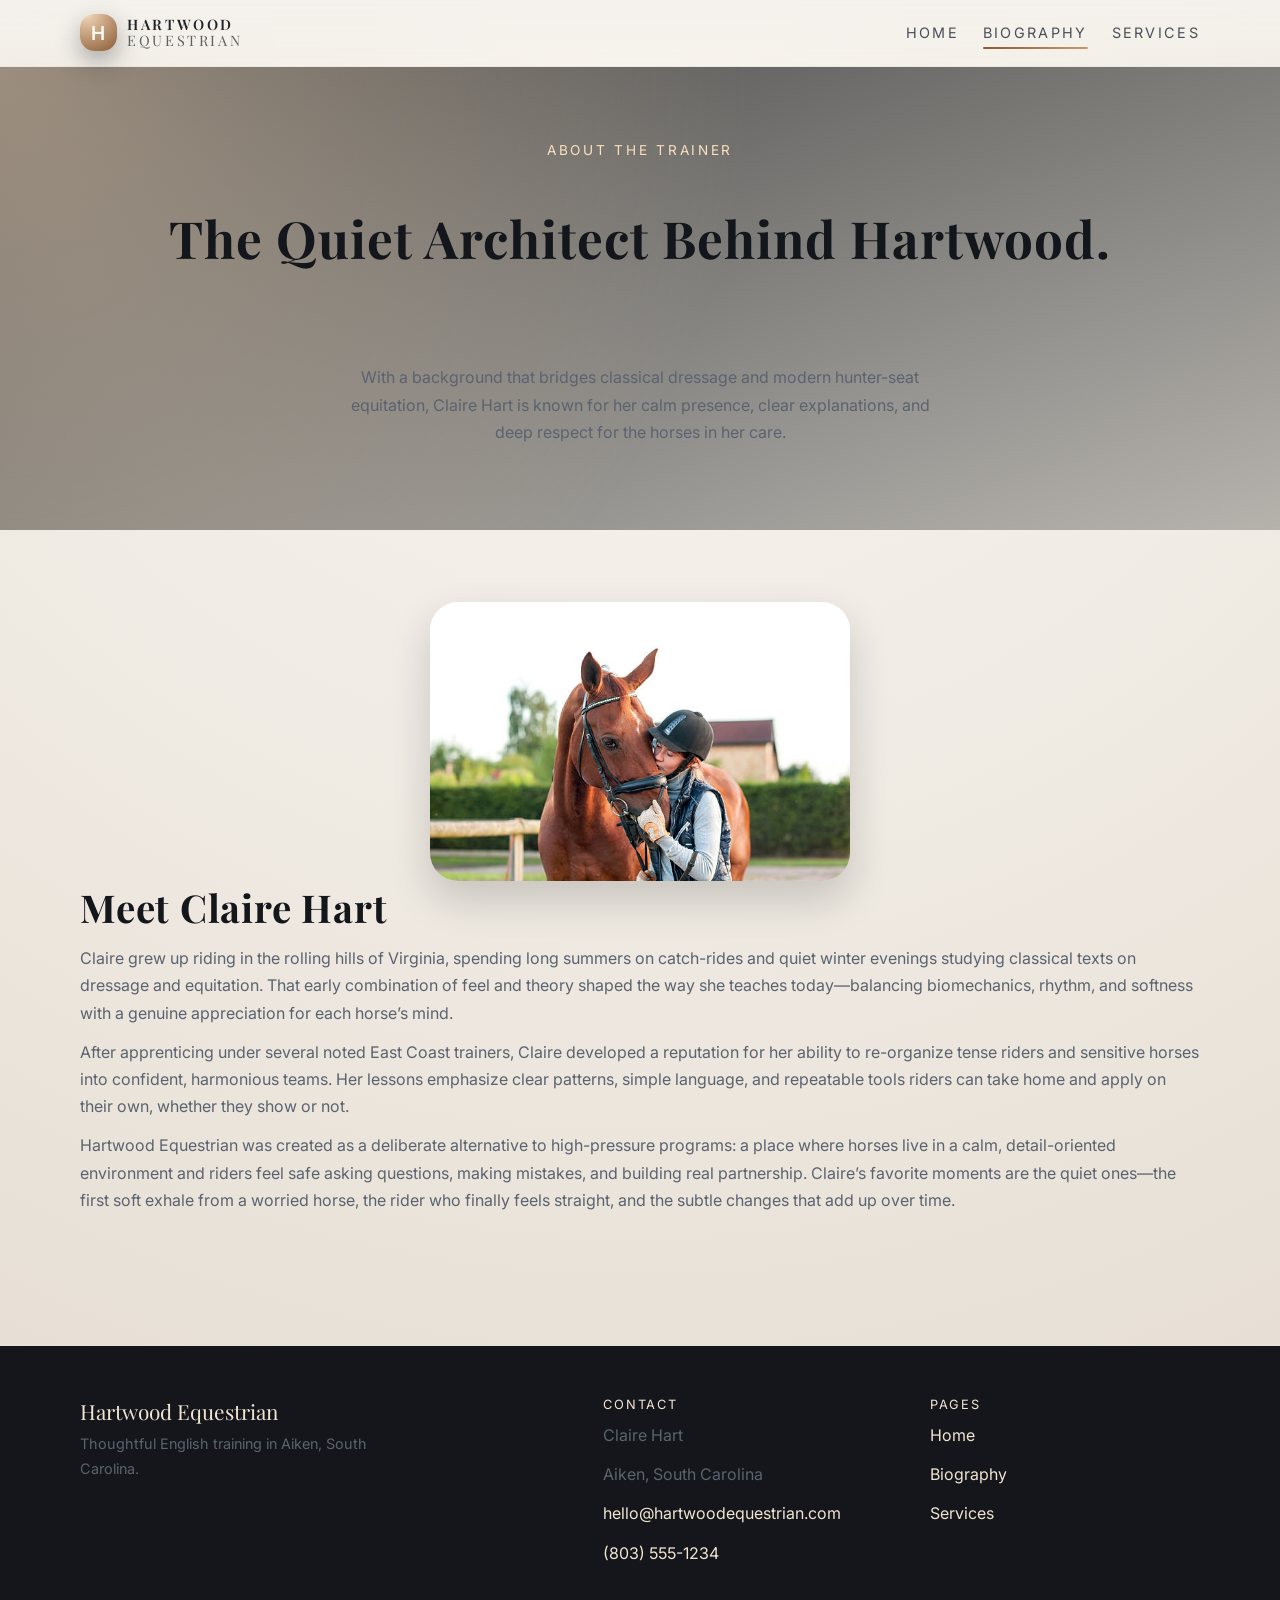
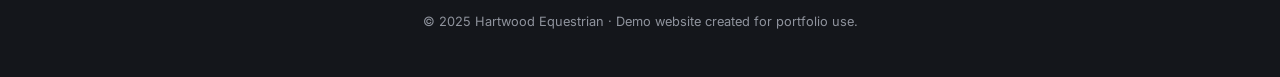
==== biography.html @ 24e28bd5 "Initial commit: Hartwood Equestrian demo site" ====
<!DOCTYPE html>
<html lang="en">
<head>
  <meta charset="UTF-8" />
  <title>Biography | Hartwood Equestrian</title>
  <meta name="viewport" content="width=device-width, initial-scale=1" />
  <link href="https://fonts.googleapis.com/css2?family=Playfair+Display:wght@500;700&family=Inter:wght@300;400;500;600&display=swap" rel="stylesheet">
  <link rel="stylesheet" href="styles.css" />
</head>
<body>
  <!-- Header -->
  <header class="site-header">
    <div class="container header-inner">
      <a href="index.html" class="logo">
        <span class="logo-mark">H</span>
        <span class="logo-text">
          <span>Hartwood</span>
          <span>Equestrian</span>
        </span>
      </a>

      <input type="checkbox" id="nav-toggle" class="nav-toggle" />
      <label for="nav-toggle" class="nav-toggle-label">
        <span></span>
      </label>

      <nav class="site-nav">
        <a href="index.html" class="nav-link">Home</a>
        <a href="biography.html" class="nav-link active">Biography</a>
        <a href="services.html" class="nav-link">Services</a>
      </nav>
    </div>
  </header>

  <!-- Hero -->
  <section class="hero hero-subpage" style="--hero-image: url('images/bio-hero.jpg');">
    <div class="overlay"></div>
    <div class="container hero-content hero-center">
      <p class="eyebrow">About the Trainer</p>
      <h1>The Quiet Architect Behind Hartwood.</h1>
      <p class="hero-subtitle narrow">
        With a background that bridges classical dressage and modern hunter-seat equitation,
        Claire Hart is known for her calm presence, clear explanations, and deep respect for
        the horses in her care.
      </p>
    </div>
  </section>

  <!-- Biography -->
  <section class="section">
    <div class="container split-inner bio-layout">
      <div class="bio-photo">
        <img src="/images/bio.jpg" alt="Portrait of trainer Claire Hart" />
      </div>
      <div class="bio-text">
        <h2>Meet Claire Hart</h2>
        <p>
          Claire grew up riding in the rolling hills of Virginia, spending long summers on
          catch-rides and quiet winter evenings studying classical texts on dressage and
          equitation. That early combination of feel and theory shaped the way she teaches
          today—balancing biomechanics, rhythm, and softness with a genuine appreciation for
          each horse’s mind.
        </p>
        <p>
          After apprenticing under several noted East Coast trainers, Claire developed a
          reputation for her ability to re-organize tense riders and sensitive horses into
          confident, harmonious teams. Her lessons emphasize clear patterns, simple language,
          and repeatable tools riders can take home and apply on their own, whether they
          show or not.
        </p>
        <p>
          Hartwood Equestrian was created as a deliberate alternative to high-pressure
          programs: a place where horses live in a calm, detail-oriented environment and
          riders feel safe asking questions, making mistakes, and building real partnership.
          Claire’s favorite moments are the quiet ones—the first soft exhale from a worried
          horse, the rider who finally feels straight, and the subtle changes that add up
          over time.
        </p>
      </div>
    </div>
  </section>

  <!-- Footer -->
  <footer class="site-footer">
    <div class="container footer-grid">
      <div>
        <p class="footer-brand">Hartwood Equestrian</p>
        <p class="footer-tagline">Thoughtful English training in Aiken, South Carolina.</p>
      </div>
      <div>
        <p class="footer-heading">Contact</p>
        <p>Claire Hart</p>
        <p>Aiken, South Carolina</p>
        <p><a href="mailto:hello@hartwoodequestrian.com">hello@hartwoodequestrian.com</a></p>
        <p><a href="tel:+18035551234">(803) 555-1234</a></p>
      </div>
      <div>
        <p class="footer-heading">Pages</p>
        <p><a href="index.html">Home</a></p>
        <p><a href="biography.html">Biography</a></p>
        <p><a href="services.html">Services</a></p>
      </div>
    </div>
    <p class="footer-copy">© 2025 Hartwood Equestrian · Demo website created for portfolio use.</p>
  </footer>
</body>
</html>
---- styles.css ----
/* =========
   Base setup
   ========= */
:root {
  --bg: #f4f1ec;
  --bg-muted: #ece6dd;
  --bg-deep: #13161b;
  --text: #1f2228;
  --text-soft: #5a636f;
  --accent: #8a5b35;
  --accent-soft: #c89a6a;
  --accent-light: #f2d7b8;
  --border-soft: rgba(0, 0, 0, 0.06);
  --radius-lg: 1.75rem;
  --radius-md: 1rem;
  --radius-pill: 999px;
  --shadow-soft: 0 18px 40px rgba(19, 22, 27, 0.18);
  --shadow-subtle: 0 12px 30px rgba(19, 22, 27, 0.10);
}

*,
*::before,
*::after {
  box-sizing: border-box;
}

html, body {
  margin: 0;
  padding: 0;
}

body {
  font-family: "Inter", system-ui, -apple-system, BlinkMacSystemFont, "Segoe UI", sans-serif;
  background: radial-gradient(circle at top, #f8f4ee 0, #f2eee7 35%, #eae3da 70%, #e3dad0 100%);
  color: var(--text);
  -webkit-font-smoothing: antialiased;
}

/* Typography */

h1, h2, h3, h4 {
  font-family: "Playfair Display", Georgia, "Times New Roman", serif;
  letter-spacing: 0.02em;
  color: var(--bg-deep);
  margin-top: 0;
}

h1 {
  font-size: clamp(2.7rem, 4vw, 3.6rem);
  line-height: 1.05;
}

h2 {
  font-size: clamp(2rem, 3vw, 2.5rem);
  margin-bottom: 0.75rem;
}

h3 {
  font-size: 1.3rem;
}

p {
  line-height: 1.7;
  margin: 0 0 0.75rem;
  color: var(--text-soft);
}

a {
  color: inherit;
  text-decoration: none;
}

/* Layout helpers */

.container {
  width: min(1120px, 100% - 2.5rem);
  margin-inline: auto;
}

.section {
  padding: 4.5rem 0;
}

.section-muted {
  background: linear-gradient(135deg, #eee5db, #f4ece3);
}

.section-header {
  max-width: 640px;
  margin: 0 auto 2.5rem;
  text-align: center;
}

.section-header p {
  margin-top: 0.75rem;
}

/* =============
   Header & nav
   ============= */

.site-header {
  position: sticky;
  top: 0;
  z-index: 40;
  backdrop-filter: blur(18px);
  background: linear-gradient(to bottom, rgba(244, 241, 236, 0.94), rgba(244, 241, 236, 0.7), transparent);
  border-bottom: 1px solid rgba(0, 0, 0, 0.04);
}

.header-inner {
  display: flex;
  align-items: center;
  justify-content: space-between;
  padding-block: 0.9rem;
}

.logo {
  display: flex;
  align-items: center;
  gap: 0.65rem;
}

.logo-mark {
  width: 2.3rem;
  height: 2.3rem;
  border-radius: 40%;
  display: inline-flex;
  align-items: center;
  justify-content: center;
  background: radial-gradient(circle at 20% 0, #f2d7b8, #8a5b35);
  color: #fffaf4;
  font-weight: 600;
  font-size: 1.2rem;
  box-shadow: 0 10px 25px rgba(19, 22, 27, 0.35);
}

.logo-text {
  display: flex;
  flex-direction: column;
  font-family: "Playfair Display", Georgia, serif;
  font-size: 0.9rem;
  line-height: 1.1;
  text-transform: uppercase;
  letter-spacing: 0.18em;
}

.logo-text span:first-child {
  font-weight: 600;
}

.logo-text span:last-child {
  font-weight: 400;
  opacity: 0.7;
}

/* Navigation */

.site-nav {
  display: flex;
  align-items: center;
  gap: 1.5rem;
  font-size: 0.9rem;
  text-transform: uppercase;
  letter-spacing: 0.16em;
}

.nav-link {
  position: relative;
  padding-block: 0.25rem;
  color: #4a4f57;
}

.nav-link::after {
  content: "";
  position: absolute;
  left: 0;
  bottom: -0.25rem;
  width: 0;
  height: 2px;
  border-radius: 999px;
  background: linear-gradient(90deg, #8a5b35, #c89a6a);
  transition: width 0.22s ease-out;
}

.nav-link:hover::after,
.nav-link.active::after {
  width: 100%;
}

/* Mobile nav toggle */

.nav-toggle {
  display: none;
}

.nav-toggle-label {
  display: none;
}

/* =========
   Hero area
   ========= */

.hero {
  position: relative;
  min-height: 70vh;
  display: flex;
  align-items: stretch;
  isolation: isolate;
  color: #fff9f1;
}

.hero::before {
  content: "";
  position: absolute;
  inset: 0;
  background-image: var(--hero-image);
  background-size: cover;
  background-position: center;
  transform: scale(1.03);
  filter: saturate(110%) contrast(105%) brightness(0.7);
  z-index: -2;
}

.hero .overlay {
  position: absolute;
  inset: 0;
  background: radial-gradient(circle at top left, rgba(242, 215, 184, 0.5), transparent 55%),
              linear-gradient(to bottom right, rgba(10, 11, 12, 0.75), rgba(10, 10, 10, 0.25));
  z-index: -1;
}

.hero-content {
  display: grid;
  grid-template-columns: minmax(0, 2.1fr) minmax(0, 1.4fr);
  align-items: center;
  gap: 2.5rem;
  padding-block: 4.5rem;
}

.hero-center {
  grid-template-columns: minmax(0, 1fr);
  text-align: center;
  justify-items: center;
}

.hero-text h1 {
  color: #fffaf2;
}

.hero-subtitle {
  margin-top: 1rem;
  max-width: 34rem;
}

.hero-subtitle.narrow {
  max-width: 38rem;
}

.hero-text .hero-subtitle {
  color: #f8ece0;
}

.eyebrow {
  font-size: 0.85rem;
  text-transform: uppercase;
  letter-spacing: 0.2em;
  color: #fbe1bf;
  margin-bottom: 0.65rem;
}

.hero-actions {
  display: flex;
  flex-wrap: wrap;
  gap: 0.75rem;
  margin-top: 1.6rem;
}

/* Hero side card */

.hero-card {
  background: rgba(17, 18, 22, 0.82);
  border-radius: var(--radius-lg);
  box-shadow: var(--shadow-soft);
  overflow: hidden;
  border: 1px solid rgba(247, 234, 219, 0.15);
  transform: translateY(8px);
}

.hero-card-img {
  width: 100%;
  display: block;
  max-height: 260px;
  object-fit: cover;
}

.hero-card-body {
  padding: 1.4rem 1.6rem 1.5rem;
}

.hero-card-title {
  font-weight: 500;
  color: #f9ecde;
  margin-bottom: 0.35rem;
}

.hero-card-text {
  font-size: 0.9rem;
  margin: 0;
  color: #d6c9bc;
}

/* Subpage hero */

.hero-subpage {
  min-height: 50vh;
}

/* Buttons & links */

.btn {
  display: inline-flex;
  align-items: center;
  justify-content: center;
  padding: 0.7rem 1.4rem;
  border-radius: var(--radius-pill);
  font-size: 0.9rem;
  font-weight: 500;
  border: 1px solid transparent;
  cursor: pointer;
  transition: transform 0.12s ease-out, box-shadow 0.12s ease-out, background 0.12s ease-out, color 0.12s ease-out;
}

.btn.primary {
  background: linear-gradient(135deg, var(--accent), var(--accent-soft));
  color: #fffaf4;
  box-shadow: 0 14px 32px rgba(0, 0, 0, 0.32);
}

.btn.primary:hover {
  transform: translateY(-1px);
  box-shadow: 0 20px 40px rgba(0, 0, 0, 0.35);
}

.btn.ghost {
  border-color: rgba(250, 233, 210, 0.7);
  color: #f8e8d3;
  background: rgba(14, 16, 21, 0.2);
}

.btn.ghost:hover {
  background: rgba(244, 232, 215, 0.12);
}

.text-link {
  display: inline-flex;
  align-items: center;
  gap: 0.2rem;
  font-size: 0.92rem;
  font-weight: 500;
  color: var(--accent);
  position: relative;
  margin-top: 0.5rem;
}

.text-link::after {
  content: "";
  position: absolute;
  left: 0;
  bottom: -0.18rem;
  width: 0;
  height: 1px;
  background: linear-gradient(90deg, var(--accent), var(--accent-soft));
  transition: width 0.18s ease-out;
}

.text-link:hover::after {
  width: 100%;
}

/* ======
   Layout
   ====== */

.section-split .split-inner {
  display: grid;
  grid-template-columns: minmax(0, 1.3fr) minmax(0, 1.4fr);
  gap: 3.2rem;
  align-items: center;
}

.split-text p + p {
  margin-top: 0.35rem;
}

.split-gallery {
  display: grid;
  grid-template-columns: minmax(0, 1.2fr) minmax(0, 0.9fr);
  gap: 1rem;
}

.split-gallery img {
  width: 100%;
  height: 100%;
  object-fit: cover;
  border-radius: var(--radius-md);
  box-shadow: var(--shadow-subtle);
}

.gallery-large {
  grid-row: 1 / 3;
}

.gallery-stack {
  display: grid;
  grid-template-rows: 1fr 1fr;
  gap: 1rem;
}

/* Cards & CTAs */

.card-grid {
  display: grid;
  grid-template-columns: repeat(3, minmax(0, 1fr));
  gap: 1.6rem;
}

.info-card {
  padding: 1.6rem 1.6rem 1.8rem;
  border-radius: var(--radius-lg);
  background: rgba(255, 255, 255, 0.8);
  box-shadow: var(--shadow-subtle);
  border: 1px solid var(--border-soft);
}

.info-card h3 {
  margin-bottom: 0.4rem;
}

.pill {
  display: inline-flex;
  align-items: center;
  padding: 0.35rem 0.9rem;
  border-radius: 999px;
  background: rgba(138, 91, 53, 0.08);
  color: var(--accent);
  font-size: 0.8rem;
  font-weight: 500;
  margin-top: 0.8rem;
}

.cta-panel {
  margin-top: 3rem;
  padding: 1.8rem 2rem;
  border-radius: var(--radius-lg);
  background: linear-gradient(120deg, #1b2027, #2a323d);
  color: #f1e4d6;
  display: flex;
  align-items: center;
  justify-content: space-between;
  gap: 1.8rem;
  box-shadow: var(--shadow-soft);
}

.cta-panel h3 {
  color: #f9eee0;
  margin-bottom: 0.35rem;
}

.cta-panel p {
  color: #d7c8b8;
}

/* Quote */

.quote-card {
  position: relative;
  border-radius: var(--radius-lg);
  padding: 2.8rem 2.4rem 2.4rem;
  background: rgba(255, 255, 255, 0.9);
  box-shadow: var(--shadow-soft);
  border: 1px solid rgba(0, 0, 0, 0.04);
  max-width: 640px;
  margin-inline: auto;
}

.quote-mark {
  position: absolute;
  top: 0.5rem;
  left: 1.7rem;
  font-size: 4rem;
  line-height: 1;
  color: rgba(200, 150, 100, 0.25);
}

.quote-text {
  font-size: 1.1rem;
  color: var(--text);
  margin-bottom: 1rem;
}

.quote-author {
  font-size: 0.9rem;
  font-weight: 500;
  color: var(--accent);
}

/* Biography page layout */

.bio-layout {
  align-items: start;
}

.bio-photo img {
  width: 100%;
  max-width: 420px;   /* prevents it from getting huge */
  height: auto;
  object-fit: cover;
  border-radius: var(--radius-lg);
  box-shadow: var(--shadow-soft);
  display: block;
  margin-inline: auto; /* centers it if smaller */
}

.bio-text h2 {
  margin-bottom: 0.75rem;
}

.bio-text p + p {
  margin-top: 0.5rem;
}

/* Services page */

.section-services {
  padding-top: 3.5rem;
}

.services-grid {
  grid-template-columns: repeat(3, minmax(0, 1fr));
}

.service-card {
  display: flex;
  flex-direction: column;
  border-radius: var(--radius-lg);
  background: rgba(255, 255, 255, 0.95);
  overflow: hidden;
  box-shadow: var(--shadow-subtle);
  border: 1px solid rgba(0, 0, 0, 0.04);
}

.service-media img {
  width: 100%;
  height: 190px;
  object-fit: cover;
}

.service-body {
  padding: 1.5rem 1.6rem 1.8rem;
}

.service-list {
  list-style: none;
  padding: 0;
  margin: 0.8rem 0 0.8rem;
  font-size: 0.9rem;
  color: var(--text-soft);
}

.service-list li {
  position: relative;
  padding-left: 1.2rem;
  margin-bottom: 0.25rem;
}

.service-list li::before {
  content: "•";
  position: absolute;
  left: 0.2rem;
  top: 0;
  color: var(--accent);
}

.service-price {
  font-size: 0.9rem;
  font-weight: 600;
  color: var(--accent);
}

.service-card.compact .service-body {
  padding-top: 1.4rem;
}

.top-space {
  margin-top: 3.2rem;
}

/* ======
   Footer
   ====== */

.site-footer {
  padding: 3rem 0 2rem;
  background: #14161b;
  color: #d2d3d7;
  margin-top: 3rem;
}

.footer-grid {
  display: grid;
  grid-template-columns: 2fr 1.2fr 1.1fr;
  gap: 2rem;
  align-items: flex-start;
}

.footer-brand {
  font-family: "Playfair Display", Georgia, serif;
  font-size: 1.3rem;
  margin-bottom: 0.2rem;
  color: #f1e4d2;
}

.footer-tagline {
  font-size: 0.9rem;
  max-width: 18rem;
}

.footer-heading {
  font-size: 0.8rem;
  text-transform: uppercase;
  letter-spacing: 0.14em;
  margin-bottom: 0.4rem;
  color: #f5e5d2;
}

.site-footer a {
  color: #f1e4d2;
}

.site-footer a:hover {
  text-decoration: underline;
}

.footer-copy {
  margin-top: 2rem;
  font-size: 0.8rem;
  text-align: center;
  color: #8f939d;
}

/* =======
   Responsive
   ======= */

@media (max-width: 900px) {
  .hero-content {
    grid-template-columns: minmax(0, 1fr);
  }

  .hero-card {
    max-width: 440px;
    margin-inline: auto;
  }

  .section-split .split-inner {
    grid-template-columns: minmax(0, 1fr);
  }

  .card-grid,
  .services-grid {
    grid-template-columns: repeat(2, minmax(0, 1fr));
  }

  .cta-panel {
    flex-direction: column;
    align-items: flex-start;
  }

  .footer-grid {
    grid-template-columns: repeat(2, minmax(0, 1fr));
  }
}

@media (max-width: 720px) {
  .container {
    width: min(100% - 1.75rem, 620px);
  }

  .header-inner {
    padding-block: 0.7rem;
  }

  .site-nav {
    position: absolute;
    inset-inline: 0;
    top: 100%;
    padding: 0.75rem 1.2rem 1.2rem;
    background: rgba(244, 241, 236, 0.96);
    flex-direction: column;
    align-items: flex-start;
    gap: 0.85rem;
    transform: translateY(-10px);
    opacity: 0;
    pointer-events: none;
    transition: opacity 0.18s ease-out, transform 0.18s ease-out;
    border-bottom: 1px solid rgba(0, 0, 0, 0.05);
  }

  .nav-toggle-label {
    display: inline-flex;
    width: 2.2rem;
    height: 2.2rem;
    border-radius: 999px;
    justify-content: center;
    align-items: center;
    border: 1px solid rgba(0, 0, 0, 0.12);
    cursor: pointer;
    background: rgba(248, 244, 238, 0.8);
  }

  .nav-toggle-label span,
  .nav-toggle-label span::before,
  .nav-toggle-label span::after {
    display: block;
    width: 1.15rem;
    height: 2px;
    border-radius: 999px;
    background: #353842;
    position: relative;
    transition: transform 0.16s ease-out, opacity 0.16s ease-out, top 0.16s ease-out, bottom 0.16s ease-out;
  }

  .nav-toggle-label span::before,
  .nav-toggle-label span::after {
    content: "";
    position: absolute;
  }

  .nav-toggle-label span::before {
    top: -5px;
  }

  .nav-toggle-label span::after {
    bottom: -5px;
  }

  .nav-toggle:checked + .nav-toggle-label span {
    transform: rotate(45deg);
  }

  .nav-toggle:checked + .nav-toggle-label span::before {
    top: 0;
  }

  .nav-toggle:checked + .nav-toggle-label span::after {
    bottom: 0;
    transform: rotate(-90deg);
  }

  .nav-toggle:checked ~ .site-nav {
    opacity: 1;
    pointer-events: auto;
    transform: translateY(0);
  }

  .hero {
    min-height: 75vh;
  }

  .hero-content {
    padding-block: 4rem 3.2rem;
  }

  .card-grid,
  .services-grid {
    grid-template-columns: minmax(0, 1fr);
  }

  .cta-panel {
    padding: 1.6rem 1.5rem;
  }

  .bio-layout {
    grid-template-columns: minmax(0, 1fr);
    gap: 2rem;
  }

  .footer-grid {
    grid-template-columns: minmax(0, 1fr);
  }
}
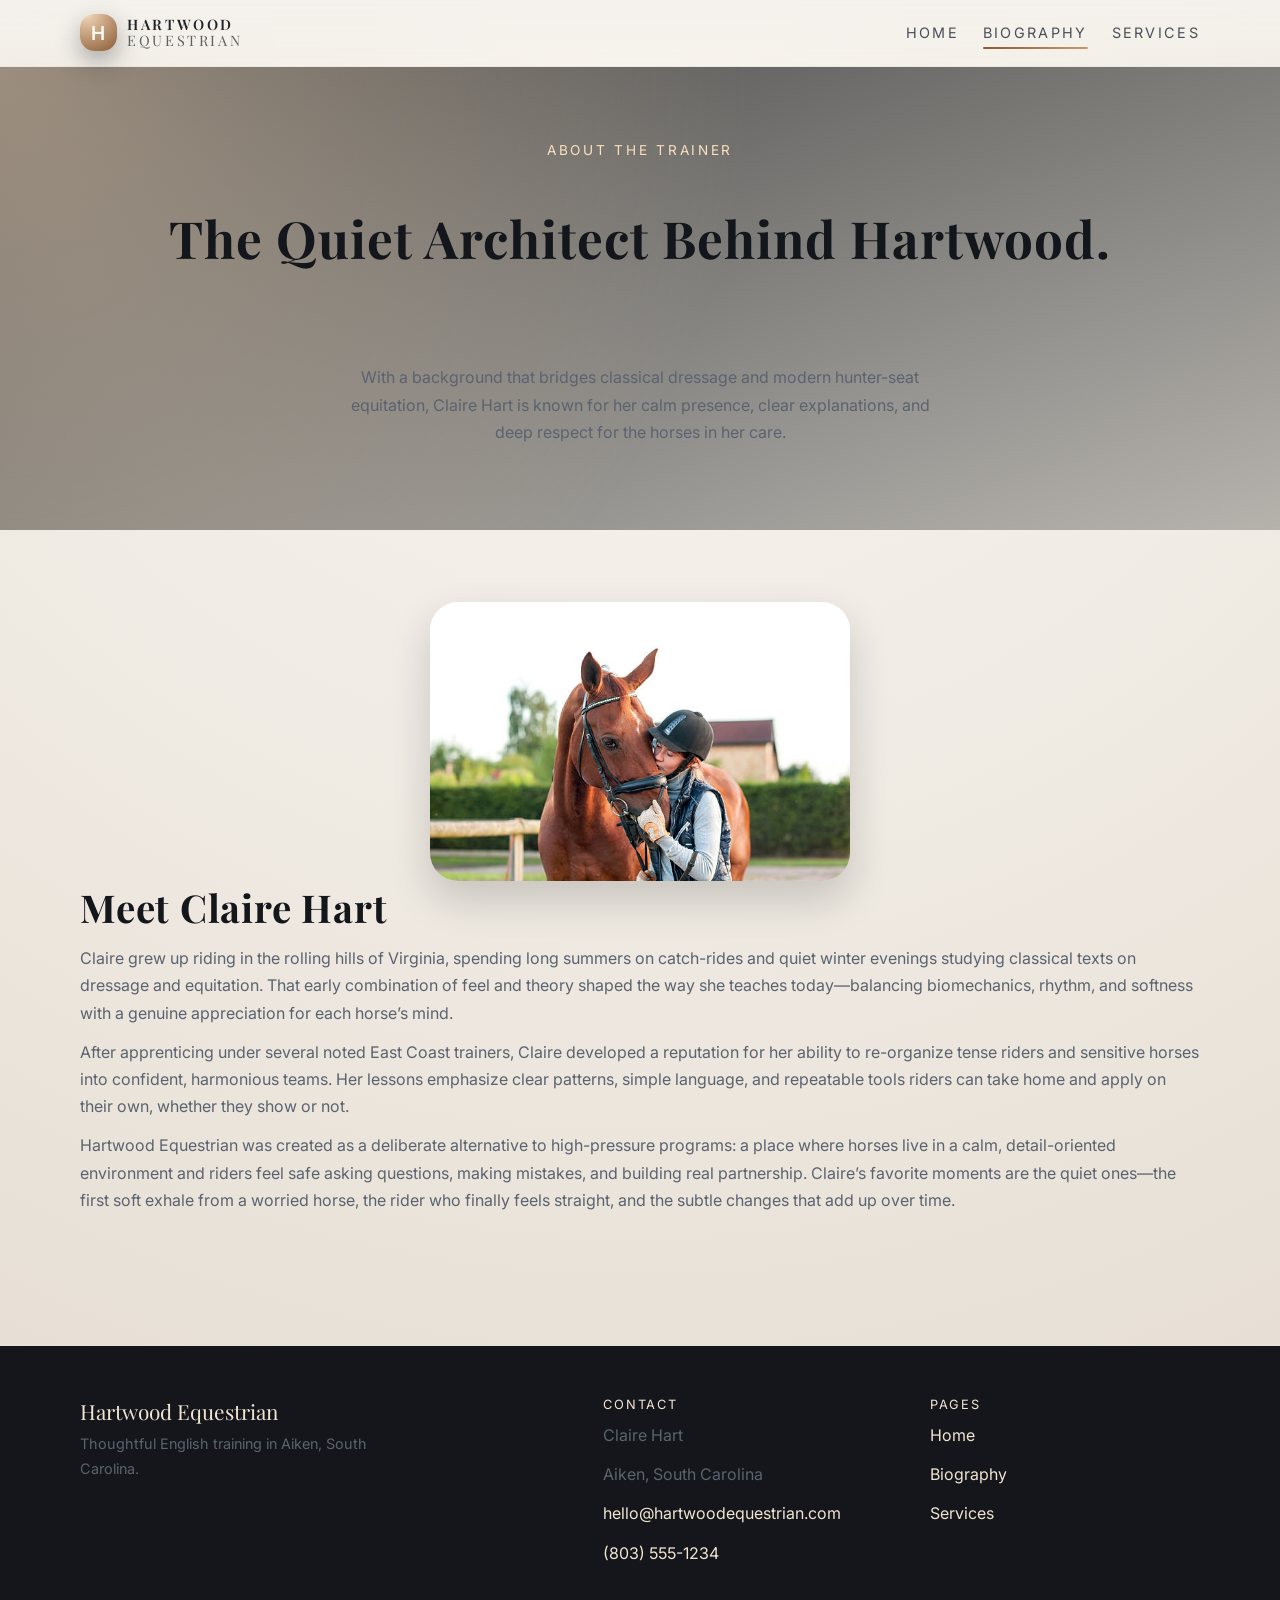
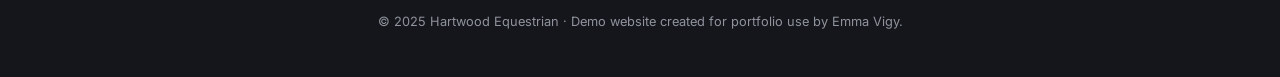
==== commit 31f43462: "Update image paths and layout" ====
--- a/biography.html
+++ b/biography.html
@@ -33,7 +33,7 @@
   </header>
 
   <!-- Hero -->
-  <section class="hero hero-subpage" style="--hero-image: url('images/bio-hero.jpg');">
+  <section class="hero hero-subpage" style="--hero-image: url('images/biohero.jpg');">
     <div class="overlay"></div>
     <div class="container hero-content hero-center">
       <p class="eyebrow">About the Trainer</p>
@@ -50,7 +50,7 @@
   <section class="section">
     <div class="container split-inner bio-layout">
       <div class="bio-photo">
-        <img src="/images/bio.jpg" alt="Portrait of trainer Claire Hart" />
+        <img src="images/bio.jpg" alt="Portrait of trainer Claire Hart" />
       </div>
       <div class="bio-text">
         <h2>Meet Claire Hart</h2>
@@ -101,7 +101,7 @@
         <p><a href="services.html">Services</a></p>
       </div>
     </div>
-    <p class="footer-copy">© 2025 Hartwood Equestrian · Demo website created for portfolio use.</p>
+    <p class="footer-copy">© 2025 Hartwood Equestrian · Demo website created for portfolio use by Emma Vigy.</p>
   </footer>
 </body>
 </html>
